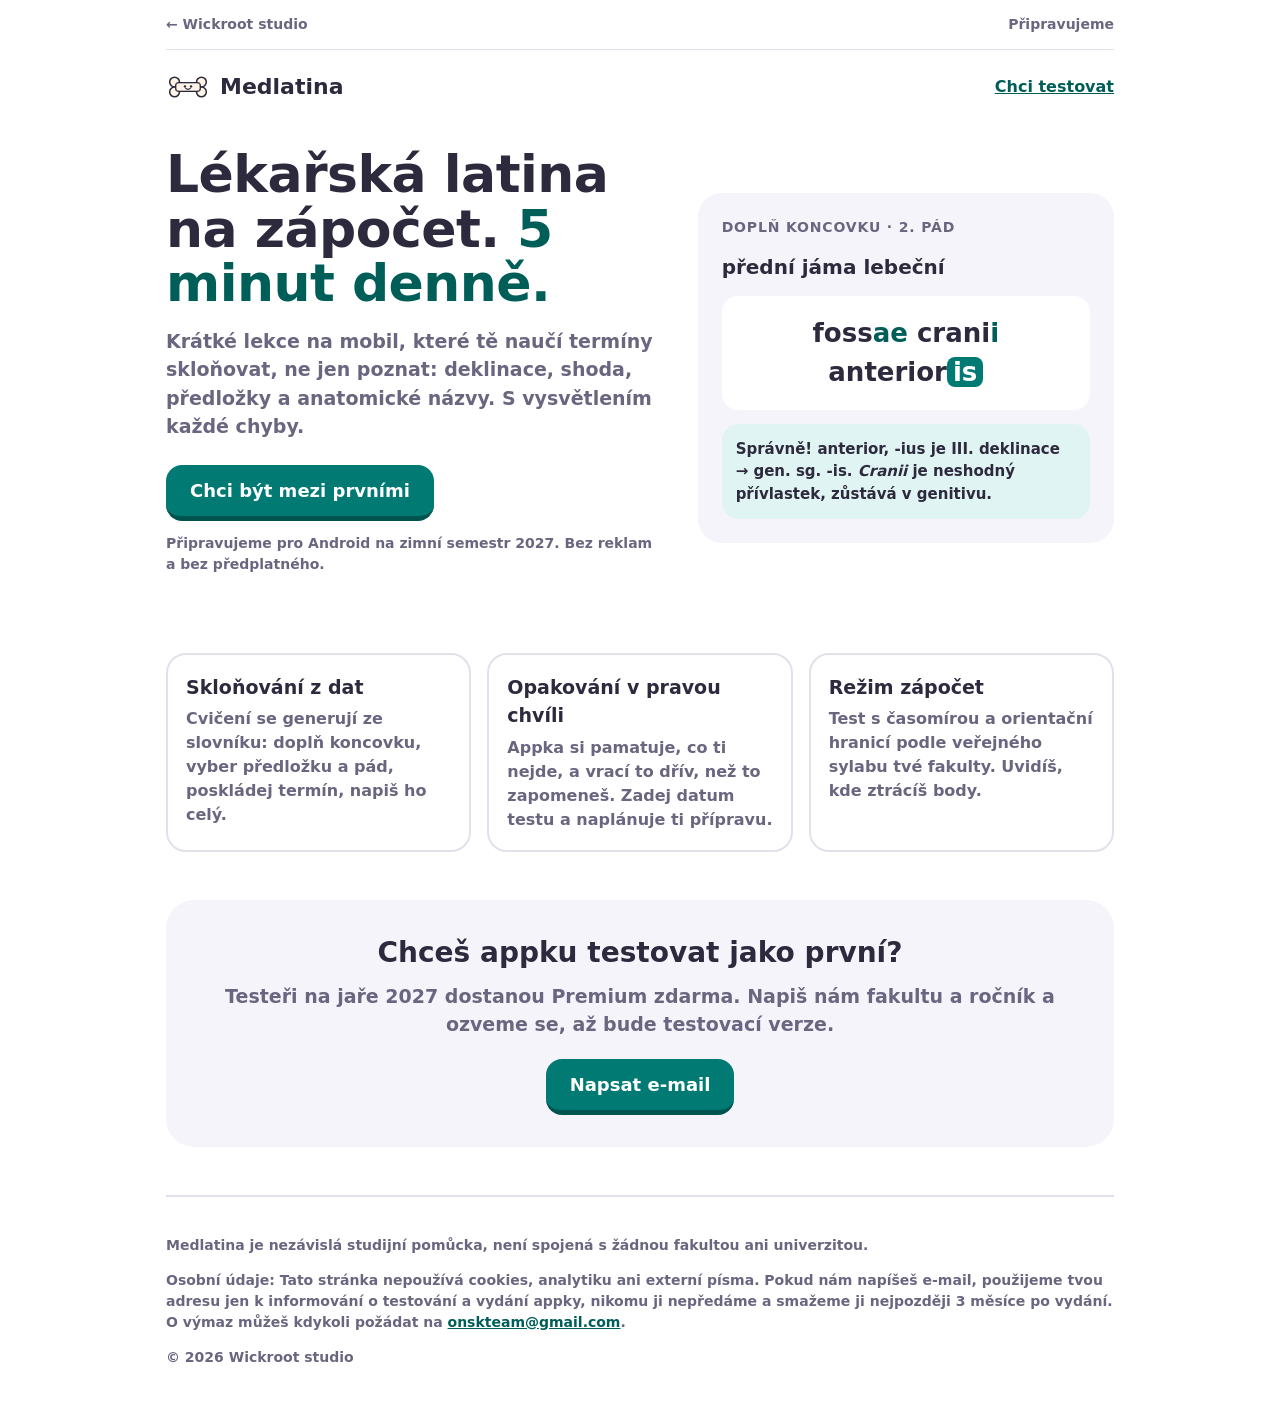
==== medlatina/index.html @ 1a9aeb67 "Add Medlatina landing page (Czech) Co-Authored-By: Claude Opus 5.5 <noreply@anthropic.com>" ====
<!doctype html>
<html lang="cs">
<head>
<meta charset="utf-8">
<meta name="viewport" content="width=device-width, initial-scale=1">
<title>Medlatina – lékařská latina na zápočet · Wickroot</title>
<meta name="description" content="Appka na lékařskou latinu pro studenty medicíny: skloňování, předložky a anatomické termíny v krátkých lekcích. Připravujeme pro zimní semestr 2027.">
<meta property="og:type" content="website">
<meta property="og:title" content="Medlatina – lékařská latina na zápočet">
<meta property="og:description" content="Krátké lekce na mobil: deklinace, shoda, předložky a anatomické termíny s vysvětlením každé chyby.">
<meta property="og:url" content="https://ondy27.github.io/mindguard-privacy/medlatina/">
<meta name="theme-color" content="#007A73">
<link rel="icon" href="../assets/icons/favicon.svg" type="image/svg+xml">
<link rel="icon" href="../assets/icons/favicon_32.png" sizes="32x32" type="image/png">
<link rel="apple-touch-icon" href="../assets/icons/favicon_180.png">
<style>
  :root {
    --bg:#FFFFFF; --ink:#2D2A3E; --muted:#6B6680; --surface:#F6F4FB; --line:#E3E0EC;
    --teal:#007A73; --teal-d:#005450; --teal-l:#E0F5F3; --teal-ink:#005E58;
    --coral:#FF6B4A; --coral-ink:#C2410C; --bone:#FFF4E6;
  }
  @media (prefers-color-scheme: dark) {
    :root { --bg:#16141F; --ink:#F1EFF7; --muted:#A9A4BE; --surface:#211E2E; --line:#3A3550; --teal-l:#123A37; --teal-ink:#5FD3C8; --coral-ink:#FF8A65; }
  }
  * { box-sizing: border-box; }
  html { -webkit-text-size-adjust: 100%; }
  body { margin: 0; background: var(--bg); color: var(--ink); font-family: "Nunito", ui-rounded, "Segoe UI", system-ui, -apple-system, Roboto, sans-serif; line-height: 1.5; }
  a { color: var(--teal-ink); }
  .wrap { max-width: 980px; margin: 0 auto; padding: 0 16px; }
  .studio { display: flex; justify-content: space-between; align-items: center; padding: 14px 0; font-size: 14px; font-weight: 700; color: var(--muted); border-bottom: 1px solid var(--line); }
  .studio a { color: var(--muted); text-decoration: none; }
  .studio a:hover { color: var(--ink); }
  nav { display: flex; justify-content: space-between; align-items: center; padding: 20px 0; gap: 12px; }
  .logo { display: flex; align-items: center; gap: 10px; font-weight: 900; font-size: 22px; }
  .hero { display: grid; grid-template-columns: 1.2fr 1fr; gap: 32px; align-items: center; padding: 24px 0 48px; }
  h1 { font-size: clamp(32px, 6vw, 52px); line-height: 1.05; margin: 0 0 16px; font-weight: 900; letter-spacing: -.01em; }
  h1 em { font-style: normal; color: var(--teal-ink); }
  .lead { font-size: 19px; font-weight: 600; color: var(--muted); margin: 0 0 24px; }
  .btn { display: inline-flex; align-items: center; justify-content: center; min-height: 56px; padding: 0 24px; border-radius: 16px; background: var(--teal); color: #fff; font-weight: 900; font-size: 18px; text-decoration: none; border-bottom: 5px solid var(--teal-d); }
  .btn:hover { filter: brightness(1.08); }
  .btn:focus-visible { outline: 3px solid var(--coral); outline-offset: 3px; }
  .note { margin-top: 12px; font-size: 14px; font-weight: 700; color: var(--muted); }
  .card { background: var(--surface); border-radius: 24px; padding: 24px; display: flex; flex-direction: column; gap: 14px; }
  .term { font-size: 26px; font-weight: 900; text-align: center; background: var(--bg); border-radius: 16px; padding: 18px; overflow-wrap: anywhere; }
  .term b { color: var(--teal-ink); }
  .term .hl { background: var(--teal); color: #fff; border-radius: 8px; padding: 0 6px; }
  .feedback { background: var(--teal-l); border-radius: 16px; padding: 14px; font-weight: 600; font-size: 15px; }
  .features { display: grid; grid-template-columns: repeat(3, minmax(0, 1fr)); gap: 16px; padding: 16px 0 48px; }
  .feature { border: 2px solid var(--line); border-radius: 20px; padding: 18px; }
  .feature h2 { font-size: 19px; margin: 0 0 6px; font-weight: 900; }
  .feature p { margin: 0; color: var(--muted); font-weight: 600; }
  .cta { background: var(--surface); border-radius: 28px; padding: 32px 24px; text-align: center; margin-bottom: 48px; }
  .cta h2 { margin: 0 0 8px; font-size: 28px; font-weight: 900; }
  footer { border-top: 2px solid var(--line); padding: 24px 0 40px; font-size: 14px; color: var(--muted); font-weight: 600; }
  @media (max-width: 760px) { .hero, .features { grid-template-columns: 1fr; } }
</style>
</head>
<body>
<div class="wrap">
  <div class="studio"><a href="../">← Wickroot studio</a><span>Připravujeme</span></div>

  <nav>
    <span class="logo">
      <svg width="44" height="32" viewBox="0 0 72 48" aria-hidden="true"><g fill="#FFF4E6" stroke="#2D2A3E" stroke-width="2.5"><circle cx="14" cy="16" r="8"/><circle cx="14" cy="32" r="8"/><circle cx="58" cy="16" r="8"/><circle cx="58" cy="32" r="8"/><rect x="16" y="17" width="40" height="14" rx="5"/></g><rect x="17.5" y="18.5" width="37" height="11" fill="#FFF4E6"/><circle cx="31" cy="23" r="2" fill="#2D2A3E"/><circle cx="41" cy="23" r="2" fill="#2D2A3E"/><path d="M32 26 q4 4 8 0" fill="none" stroke="#2D2A3E" stroke-width="1.8" stroke-linecap="round"/></svg>
      Medlatina
    </span>
    <a href="#testovani" style="font-weight: 800;">Chci testovat</a>
  </nav>

  <section class="hero">
    <div>
      <h1>Lékařská latina na zápočet. <em>5 minut denně.</em></h1>
      <p class="lead">Krátké lekce na mobil, které tě naučí termíny skloňovat, ne jen poznat: deklinace, shoda, předložky a anatomické názvy. S vysvětlením každé chyby.</p>
      <a class="btn" href="#testovani">Chci být mezi prvními</a>
      <p class="note">Připravujeme pro Android na zimní semestr 2027. Bez reklam a bez předplatného.</p>
    </div>
    <div class="card" aria-label="Ukázka cvičení">
      <span style="font-weight: 900; color: var(--muted); font-size: 14px; text-transform: uppercase; letter-spacing: .06em;">Doplň koncovku · 2. pád</span>
      <span style="font-weight: 900; font-size: 20px;">přední jáma lebeční</span>
      <div class="term">foss<b>ae</b> crani<b>i</b> anterior<span class="hl">is</span></div>
      <div class="feedback"><b>Správně!</b> anterior, -ius je III. deklinace → gen. sg. -is. <i>Cranii</i> je neshodný přívlastek, zůstává v genitivu.</div>
    </div>
  </section>

  <section class="features" aria-label="Co appka umí">
    <div class="feature"><h2>Skloňování z dat</h2><p>Cvičení se generují ze slovníku: doplň koncovku, vyber předložku a pád, poskládej termín, napiš ho celý.</p></div>
    <div class="feature"><h2>Opakování v pravou chvíli</h2><p>Appka si pamatuje, co ti nejde, a vrací to dřív, než to zapomeneš. Zadej datum testu a naplánuje ti přípravu.</p></div>
    <div class="feature"><h2>Režim zápočet</h2><p>Test s časomírou a orientační hranicí podle veřejného sylabu tvé fakulty. Uvidíš, kde ztrácíš body.</p></div>
  </section>

  <section class="cta" id="testovani">
    <h2>Chceš appku testovat jako první?</h2>
    <p class="lead" style="margin-bottom: 20px;">Testeři na jaře 2027 dostanou Premium zdarma. Napiš nám fakultu a ročník a ozveme se, až bude testovací verze.</p>
    <a class="btn" href="mailto:onskteam@gmail.com?subject=Medlatina%20%E2%80%93%20chci%20testovat&amp;body=Fakulta%3A%20%0AObor%3A%20%0ARo%C4%8Dn%C3%ADk%3A%20">Napsat e-mail</a>
  </section>

  <footer>
    <p>Medlatina je nezávislá studijní pomůcka, není spojená s žádnou fakultou ani univerzitou.</p>
    <p><b>Osobní údaje:</b> Tato stránka nepoužívá cookies, analytiku ani externí písma. Pokud nám napíšeš e-mail, použijeme tvou adresu jen k informování o testování a vydání appky, nikomu ji nepředáme a smažeme ji nejpozději 3 měsíce po vydání. O výmaz můžeš kdykoli požádat na <a href="mailto:onskteam@gmail.com">onskteam@gmail.com</a>.</p>
    <p>© 2026 Wickroot studio</p>
  </footer>
</div>
</body>
</html>
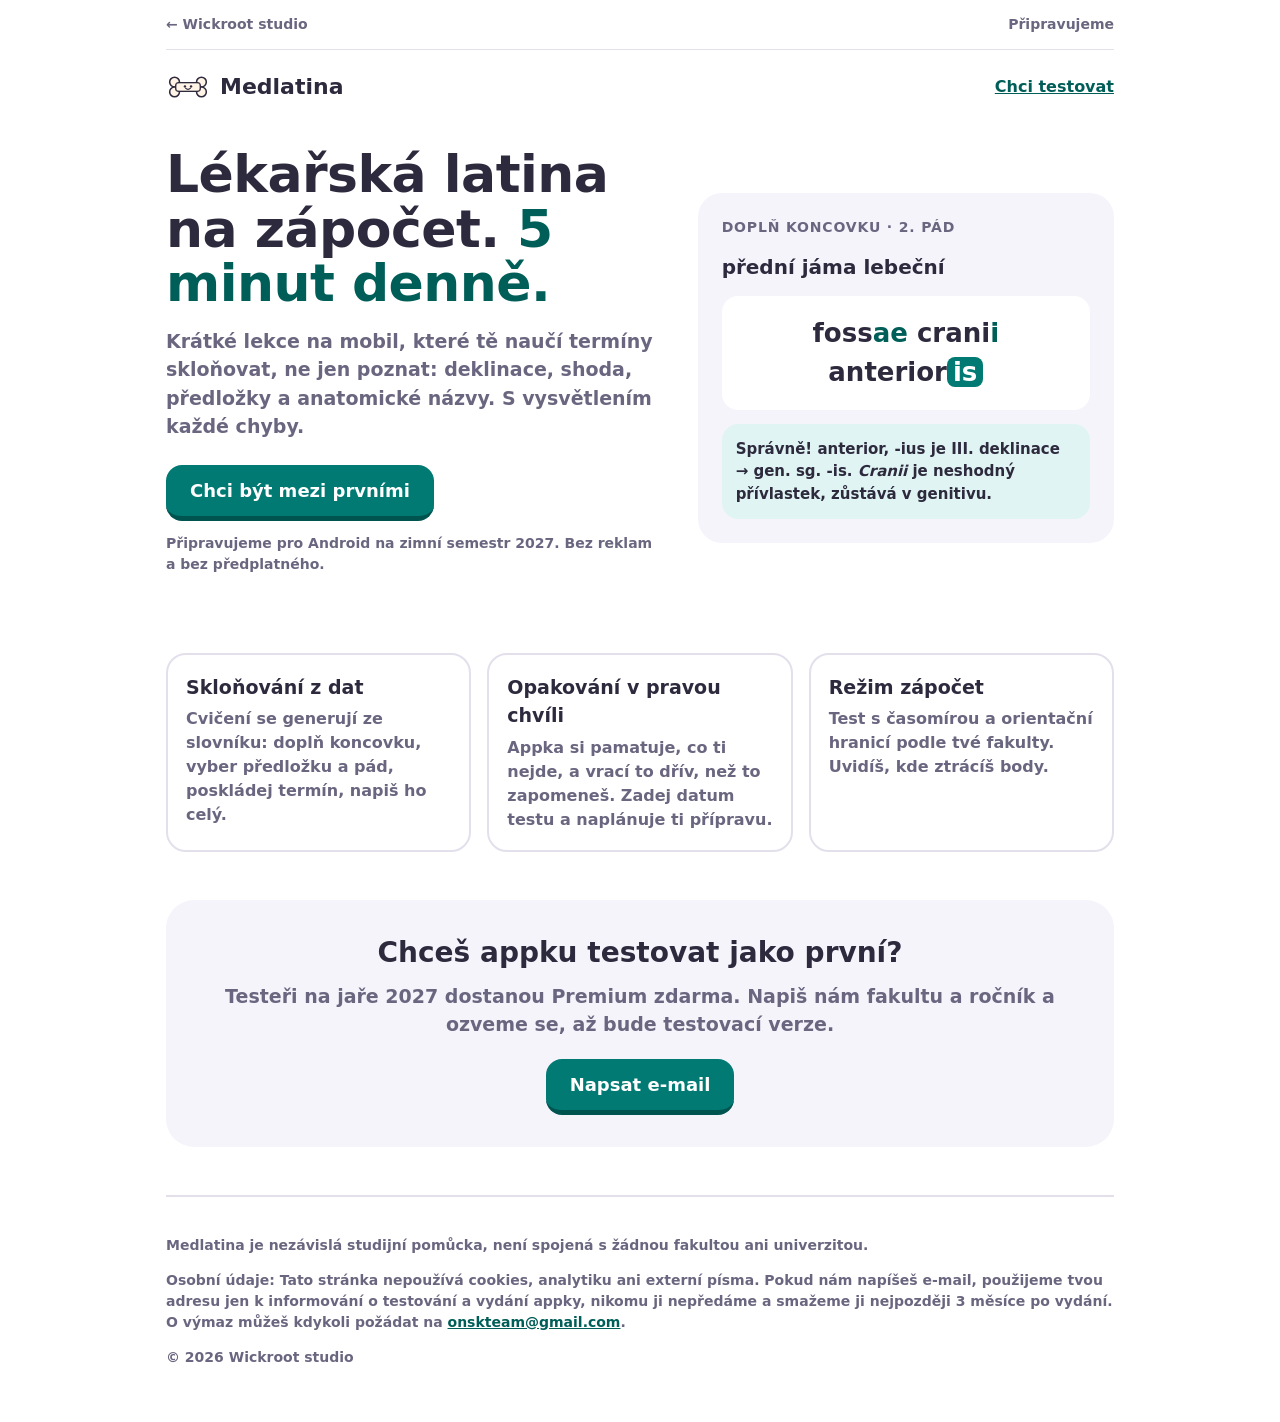
==== commit 5a465f08: "Medlatina: bez zmínky o sylabu fakulty" ====
--- a/medlatina/index.html
+++ b/medlatina/index.html
@@ -85,7 +85,7 @@
   <section class="features" aria-label="Co appka umí">
     <div class="feature"><h2>Skloňování z dat</h2><p>Cvičení se generují ze slovníku: doplň koncovku, vyber předložku a pád, poskládej termín, napiš ho celý.</p></div>
     <div class="feature"><h2>Opakování v pravou chvíli</h2><p>Appka si pamatuje, co ti nejde, a vrací to dřív, než to zapomeneš. Zadej datum testu a naplánuje ti přípravu.</p></div>
-    <div class="feature"><h2>Režim zápočet</h2><p>Test s časomírou a orientační hranicí podle veřejného sylabu tvé fakulty. Uvidíš, kde ztrácíš body.</p></div>
+    <div class="feature"><h2>Režim zápočet</h2><p>Test s časomírou a orientační hranicí podle tvé fakulty. Uvidíš, kde ztrácíš body.</p></div>
   </section>
 
   <section class="cta" id="testovani">
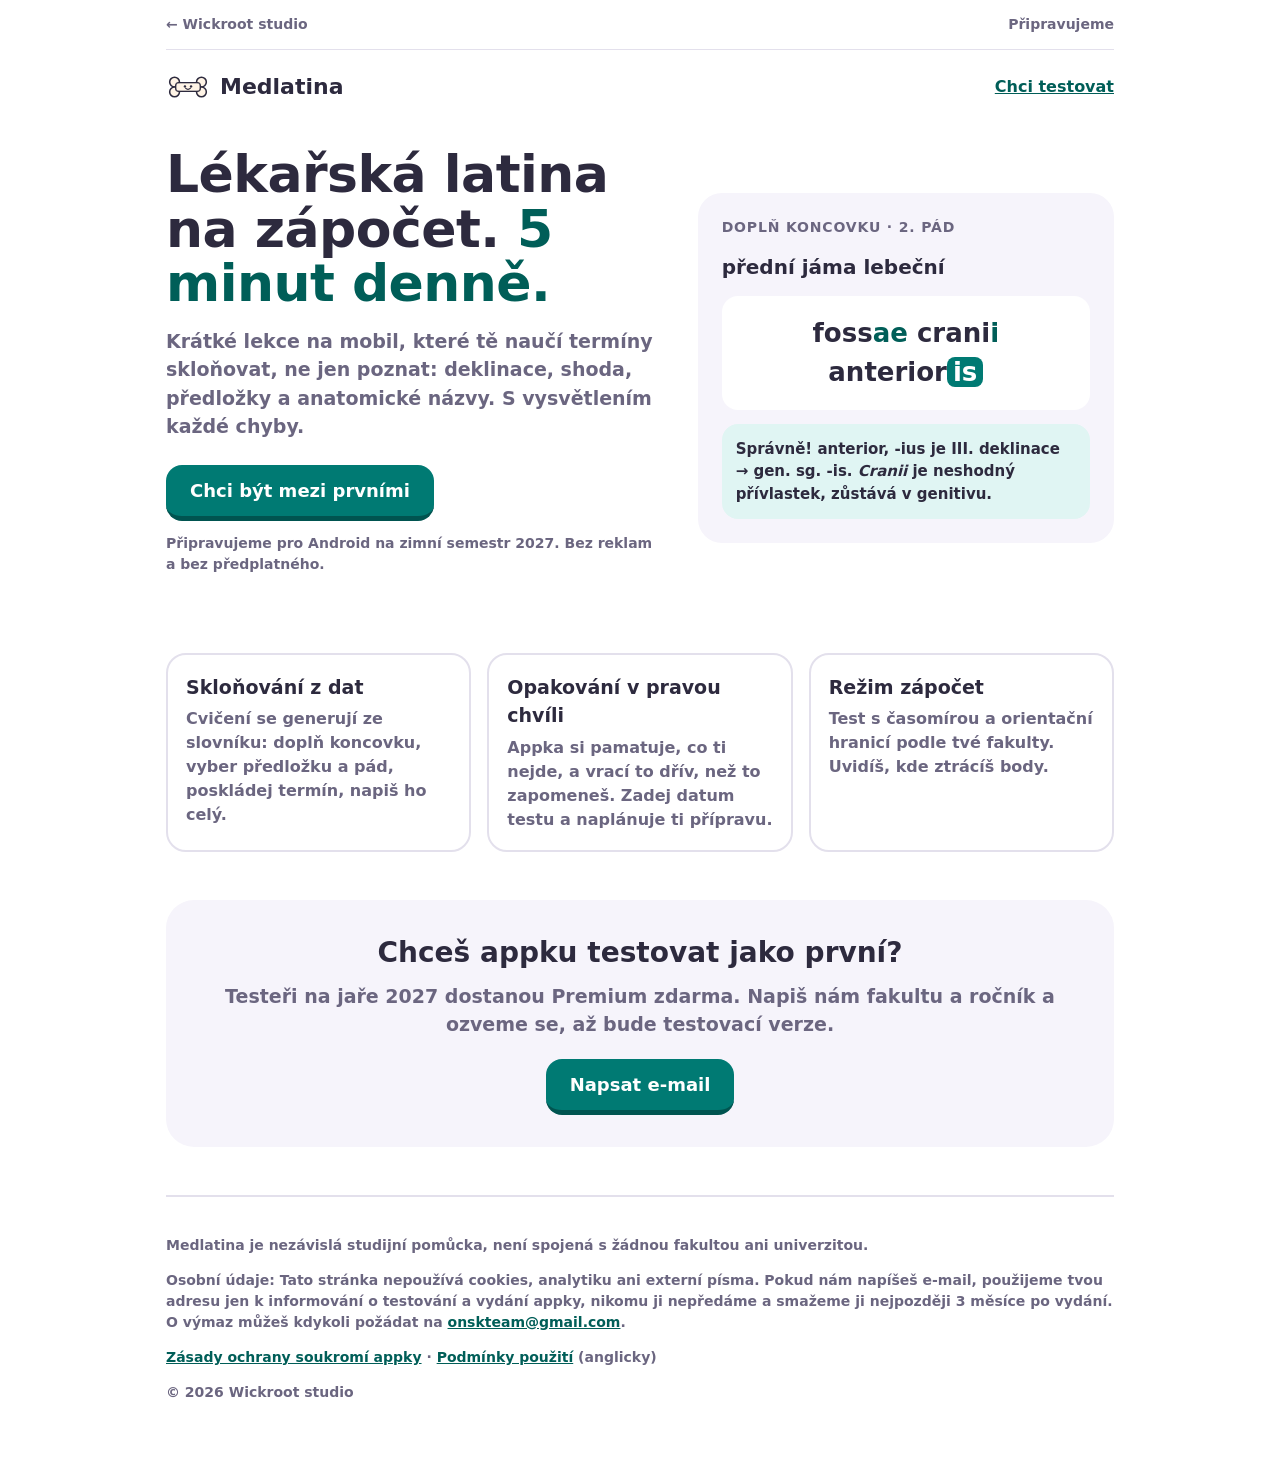
==== commit 7665d83a: "Medlatina na webu (projekt 04, sekce se screenshoty); zásady soukromí a podmínky použití pro všechny" ====
--- a/medlatina/index.html
+++ b/medlatina/index.html
@@ -97,6 +97,7 @@
   <footer>
     <p>Medlatina je nezávislá studijní pomůcka, není spojená s žádnou fakultou ani univerzitou.</p>
     <p><b>Osobní údaje:</b> Tato stránka nepoužívá cookies, analytiku ani externí písma. Pokud nám napíšeš e-mail, použijeme tvou adresu jen k informování o testování a vydání appky, nikomu ji nepředáme a smažeme ji nejpozději 3 měsíce po vydání. O výmaz můžeš kdykoli požádat na <a href="mailto:onskteam@gmail.com">onskteam@gmail.com</a>.</p>
+    <p><a href="../privacy/medlatina/">Zásady ochrany soukromí appky</a> · <a href="../terms/medlatina/">Podmínky použití</a> (anglicky)</p>
     <p>© 2026 Wickroot studio</p>
   </footer>
 </div>
